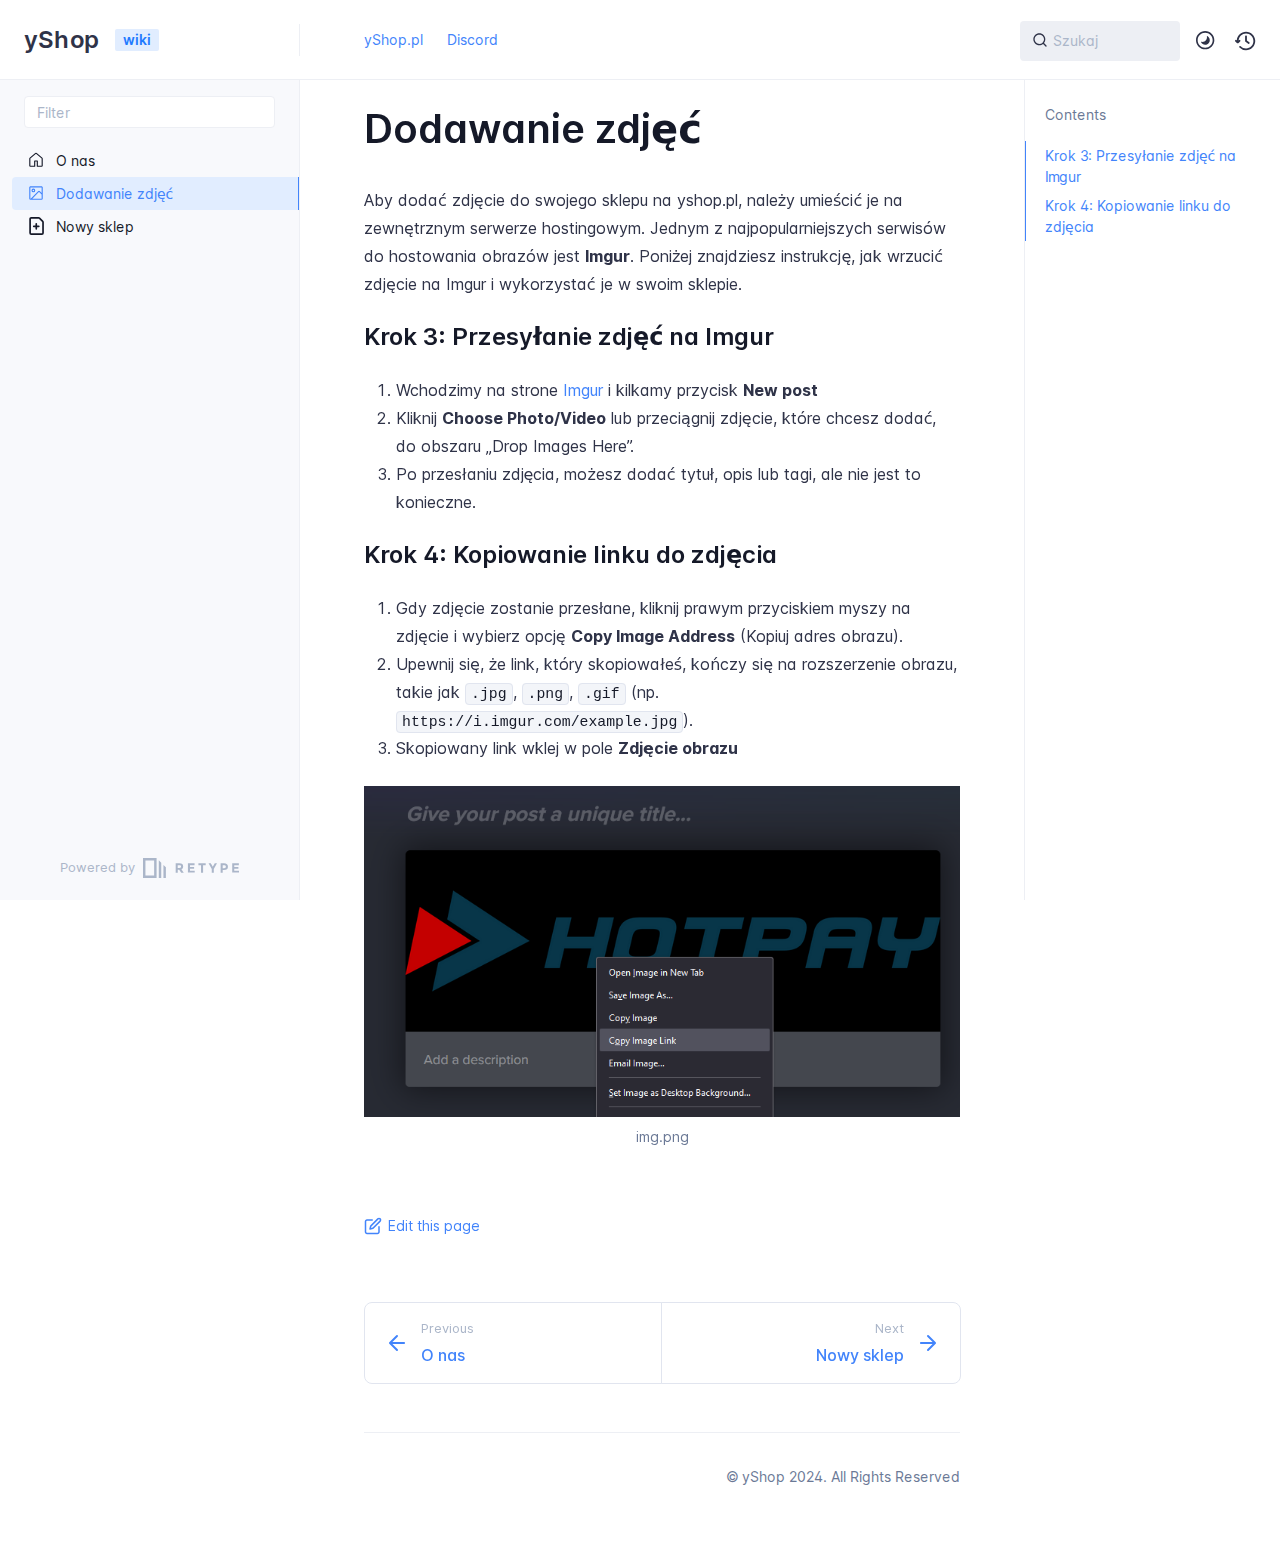
==== dodawanie-zdjęć/index.html @ 5d338999 "Refreshes Retype-generated documentation." ====
<!DOCTYPE html>
<html lang="en" class="h-full">
<head>
    <meta charset="UTF-8">
    <meta name="viewport" content="width=device-width,initial-scale=1">
    <meta name="turbo-cache-control" content="no-cache" data-turbo-track="reload" data-track-token="3.6.0.782227242843">

    <!-- See retype.com -->
    <meta name="generator" content="Retype 3.6.0">

    <!-- Primary Meta Tags -->
    <title>Dodawanie zdjęć</title>
    <meta name="title" content="Dodawanie zdjęć">
    <meta name="description" content="Aby dodać zdjęcie do swojego sklepu na yshop.pl, należy umieścić je na zewnętrznym serwerze hostingowym.">

    <!-- Canonical -->
    <link rel="canonical" href="https://wiki.yshop.pl/dodawanie-zdjęć/">

    <!-- Open Graph / Facebook -->
    <meta property="og:type" content="website">
    <meta property="og:url" content="https://wiki.yshop.pl/dodawanie-zdjęć/">
    <meta property="og:title" content="Dodawanie zdjęć">
    <meta property="og:description" content="Aby dodać zdjęcie do swojego sklepu na yshop.pl, należy umieścić je na zewnętrznym serwerze hostingowym.">

    <!-- Twitter -->
    <meta property="twitter:card" content="summary_large_image">
    <meta property="twitter:url" content="https://wiki.yshop.pl/dodawanie-zdjęć/">
    <meta property="twitter:title" content="Dodawanie zdjęć">
    <meta property="twitter:description" content="Aby dodać zdjęcie do swojego sklepu na yshop.pl, należy umieścić je na zewnętrznym serwerze hostingowym.">

    <script data-cfasync="false">(function () { var el = document.documentElement, m = localStorage.getItem("doc_theme"), wm = window.matchMedia; if (m === "dark" || (!m && wm && wm("(prefers-color-scheme: dark)").matches)) { el.classList.add("dark") } else { el.classList.remove("dark") } })();</script>

    <link href="../resources/css/retype.css?v=3.6.0.782227242843" rel="stylesheet">

    <script data-cfasync="false" src="../resources/js/config.js?v=3.6.0.782227242843" data-turbo-eval="false" defer></script>
    <script data-cfasync="false" src="../resources/js/retype.js?v=3.6.0" data-turbo-eval="false" defer></script>
    <script id="lunr-js" data-cfasync="false" src="../resources/js/lunr.js?v=3.6.0.782227242843" data-turbo-eval="false" defer></script>
</head>
<body>
    <div id="docs-app" class="relative text-base antialiased text-gray-700 bg-white font-body dark:bg-dark-850 dark:text-dark-300">
        <div class="absolute bottom-0 left-0 bg-gray-100 dark:bg-dark-800" style="top: 5rem; right: 50%"></div>
    
        <header id="docs-site-header" class="sticky top-0 z-30 flex w-full h-16 bg-white border-b border-gray-200 md:h-20 dark:bg-dark-850 dark:border-dark-650">
            <div class="container relative flex items-center justify-between pr-6 grow md:justify-start">
                <!-- Mobile menu button skeleton -->
                <button v-cloak class="skeleton docs-mobile-menu-button flex items-center justify-center shrink-0 overflow-hidden dark:text-white focus:outline-none rounded-full w-10 h-10 ml-3.5 md:hidden"><svg xmlns="http://www.w3.org/2000/svg" class="mb-px shrink-0" width="24" height="24" viewBox="0 0 24 24" role="presentation" style="margin-bottom: 0px;"><g fill="currentColor"><path d="M2 4h20v2H2zM2 11h20v2H2zM2 18h20v2H2z"></path></g></svg></button>
                <div v-cloak id="docs-sidebar-toggle"></div>
        
                <!-- Logo -->
                <div class="flex items-center justify-between h-full py-2 md:w-75">
                    <div class="flex items-center px-2 md:px-6">
                        <a id="docs-site-logo" href="../" class="flex items-center leading-snug text-2xl">
                            <span class="dark:text-white font-semibold line-clamp-1 md:line-clamp-2">yShop</span>
                        </a><span class="hidden px-2 py-1 ml-4 text-sm font-semibold leading-none text-root-logo-label-text bg-root-logo-label-bg rounded-sm md:inline-block">wiki</span>
                    </div>
        
                    <span class="hidden h-8 border-r md:inline-block dark:border-dark-650"></span>
                </div>
        
                <div class="flex justify-between md:grow">
                    <!-- Top Nav -->
                    <nav class="hidden md:flex">
                        <ul class="flex flex-col mb-4 md:pl-16 md:mb-0 md:flex-row md:items-center">
                            <li class="mr-6">
                                <a class="py-2 md:mb-0 inline-flex items-center text-sm whitespace-nowrap transition-colors duration-200 ease-linear md:text-blue-500 dark:text-blue-400 hover:text-blue-800 dark:hover:text-blue-200" href="https://yshop.pl">yShop.pl</a>
                            </li>
                            <li class="mr-6">
                                <a class="py-2 md:mb-0 inline-flex items-center text-sm whitespace-nowrap transition-colors duration-200 ease-linear md:text-blue-500 dark:text-blue-400 hover:text-blue-800 dark:hover:text-blue-200" href="https://dc.yshop.pl">Discord</a>
                            </li>
        
                        </ul>
                    </nav>
        
                    <!-- Header Right Skeleton -->
                    <div v-cloak class="flex justify-end grow skeleton">
        
                        <!-- Search input mock -->
                        <div class="relative hidden w-40 lg:block lg:max-w-sm lg:ml-auto">
                            <div class="absolute flex items-center justify-center h-full pl-3 dark:text-dark-300">
                                <svg xmlns="http://www.w3.org/2000/svg" class="icon-base" width="16" height="16" viewBox="0 0 24 24" aria-labelledby="icon" role="presentation" style="margin-bottom: 1px;"><g fill="currentColor" ><path d="M21.71 20.29l-3.68-3.68A8.963 8.963 0 0020 11c0-4.96-4.04-9-9-9s-9 4.04-9 9 4.04 9 9 9c2.12 0 4.07-.74 5.61-1.97l3.68 3.68c.2.19.45.29.71.29s.51-.1.71-.29c.39-.39.39-1.03 0-1.42zM4 11c0-3.86 3.14-7 7-7s7 3.14 7 7c0 1.92-.78 3.66-2.04 4.93-.01.01-.02.01-.02.01-.01.01-.01.01-.01.02A6.98 6.98 0 0111 18c-3.86 0-7-3.14-7-7z" ></path></g></svg>
                            </div>
                            <input class="w-full h-10 placeholder-gray-400 transition-colors duration-200 ease-in bg-gray-200 border border-transparent rounded md:text-sm hover:bg-white hover:border-gray-300 focus:outline-none focus:bg-white focus:border-gray-500 dark:bg-dark-600 dark:border-dark-600 dark:placeholder-dark-400" style="padding: 0.625rem 0.75rem 0.625rem 2rem" type="text" placeholder="Szukaj">
                        </div>
        
                        <!-- Mobile search button -->
                        <div class="flex items-center justify-center w-10 h-10 lg:hidden">
                            <svg xmlns="http://www.w3.org/2000/svg" class="shrink-0 icon-base" width="20" height="20" viewBox="0 0 24 24" aria-labelledby="icon" role="presentation" style="margin-bottom: 0px;"><g fill="currentColor" ><path d="M21.71 20.29l-3.68-3.68A8.963 8.963 0 0020 11c0-4.96-4.04-9-9-9s-9 4.04-9 9 4.04 9 9 9c2.12 0 4.07-.74 5.61-1.97l3.68 3.68c.2.19.45.29.71.29s.51-.1.71-.29c.39-.39.39-1.03 0-1.42zM4 11c0-3.86 3.14-7 7-7s7 3.14 7 7c0 1.92-.78 3.66-2.04 4.93-.01.01-.02.01-.02.01-.01.01-.01.01-.01.02A6.98 6.98 0 0111 18c-3.86 0-7-3.14-7-7z" ></path></g></svg>
                        </div>
        
                        <!-- Dark mode switch placeholder -->
                        <div class="w-10 h-10 lg:ml-2"></div>
        
                        <!-- History button -->
                        <div class="flex items-center justify-center w-10 h-10" style="margin-right: -0.625rem;">
                            <svg xmlns="http://www.w3.org/2000/svg" class="shrink-0 icon-base" width="22" height="22" viewBox="0 0 24 24" aria-labelledby="icon" role="presentation" style="margin-bottom: 0px;"><g fill="currentColor" ><g ><path d="M12.01 6.01c-.55 0-1 .45-1 1V12a1 1 0 00.4.8l3 2.22a.985.985 0 001.39-.2.996.996 0 00-.21-1.4l-2.6-1.92V7.01c.02-.55-.43-1-.98-1z"></path><path d="M12.01 1.91c-5.33 0-9.69 4.16-10.05 9.4l-.29-.26a.997.997 0 10-1.34 1.48l1.97 1.79c.19.17.43.26.67.26s.48-.09.67-.26l1.97-1.79a.997.997 0 10-1.34-1.48l-.31.28c.34-4.14 3.82-7.41 8.05-7.41 4.46 0 8.08 3.63 8.08 8.09s-3.63 8.08-8.08 8.08c-2.18 0-4.22-.85-5.75-2.4a.996.996 0 10-1.42 1.4 10.02 10.02 0 007.17 2.99c5.56 0 10.08-4.52 10.08-10.08.01-5.56-4.52-10.09-10.08-10.09z"></path></g></g></svg>
                        </div>
                    </div>
        
                    <div v-cloak class="flex justify-end grow">
                        <div id="docs-mobile-search-button"></div>
                        <doc-search-desktop></doc-search-desktop>
        
                        <doc-theme-switch class="lg:ml-2"></doc-theme-switch>
                        <doc-history></doc-history>
                    </div>
                </div>
            </div>
        </header>
    
        <div class="container relative flex bg-white">
            <!-- Sidebar Skeleton -->
            <div v-cloak class="fixed flex flex-col shrink-0 duration-300 ease-in-out bg-gray-100 border-gray-200 sidebar top-20 w-75 border-r h-screen md:sticky transition-transform skeleton dark:bg-dark-800 dark:border-dark-650">
            
                <!-- Render this div, if config.showSidebarFilter is `true` -->
                <div class="flex items-center h-16 px-6">
                    <input class="w-full h-8 px-3 py-2 transition-colors duration-200 ease-linear bg-white border border-gray-200 rounded shadow-none text-sm focus:outline-none focus:border-gray-600 dark:bg-dark-600 dark:border-dark-600" type="text" placeholder="Filter">
                </div>
            
                <div class="pl-6 mt-1 mb-4">
                    <div class="w-32 h-3 mb-4 bg-gray-200 rounded-full loading dark:bg-dark-600"></div>
                    <div class="w-48 h-3 mb-4 bg-gray-200 rounded-full loading dark:bg-dark-600"></div>
                    <div class="w-40 h-3 mb-4 bg-gray-200 rounded-full loading dark:bg-dark-600"></div>
                    <div class="w-32 h-3 mb-4 bg-gray-200 rounded-full loading dark:bg-dark-600"></div>
                    <div class="w-48 h-3 mb-4 bg-gray-200 rounded-full loading dark:bg-dark-600"></div>
                    <div class="w-40 h-3 mb-4 bg-gray-200 rounded-full loading dark:bg-dark-600"></div>
                </div>
            
                <div class="shrink-0 mt-auto bg-transparent dark:border-dark-650">
                    <a class="flex items-center justify-center flex-nowrap h-16 text-gray-400 dark:text-dark-400 hover:text-gray-700 dark:hover:text-dark-300 transition-colors duration-150 ease-in docs-powered-by" target="_blank" href="https://retype.com/" rel="noopener">
                        <span class="text-xs whitespace-nowrap">Powered by</span>
                        <svg xmlns="http://www.w3.org/2000/svg" class="ml-2" fill="currentColor" width="96" height="20" overflow="visible"><path d="M0 0v20h13.59V0H0zm11.15 17.54H2.44V2.46h8.71v15.08zM15.8 20h2.44V4.67L15.8 2.22zM20.45 6.89V20h2.44V9.34z"/><g><path d="M40.16 8.44c0 1.49-.59 2.45-1.75 2.88l2.34 3.32h-2.53l-2.04-2.96h-1.43v2.96h-2.06V5.36h3.5c1.43 0 2.46.24 3.07.73s.9 1.27.9 2.35zm-2.48 1.1c.26-.23.38-.59.38-1.09 0-.5-.13-.84-.4-1.03s-.73-.28-1.39-.28h-1.54v2.75h1.5c.72 0 1.2-.12 1.45-.35zM51.56 5.36V7.2h-4.59v1.91h4.13v1.76h-4.13v1.92h4.74v1.83h-6.79V5.36h6.64zM60.09 7.15v7.48h-2.06V7.15h-2.61V5.36h7.28v1.79h-2.61zM70.81 14.64h-2.06v-3.66l-3.19-5.61h2.23l1.99 3.45 1.99-3.45H74l-3.19 5.61v3.66zM83.99 6.19c.65.55.97 1.4.97 2.55s-.33 1.98-1 2.51-1.68.8-3.04.8h-1.23v2.59h-2.06V5.36h3.26c1.42 0 2.45.28 3.1.83zm-1.51 3.65c.25-.28.37-.69.37-1.22s-.16-.92-.48-1.14c-.32-.23-.82-.34-1.5-.34H79.7v3.12h1.38c.68 0 1.15-.14 1.4-.42zM95.85 5.36V7.2h-4.59v1.91h4.13v1.76h-4.13v1.92H96v1.83h-6.79V5.36h6.64z"/></g></svg>
                    </a>
                </div>
            </div>
            
            <!-- Sidebar component -->
            <doc-sidebar v-cloak>
                <template #sidebar-footer>
                    <div class="shrink-0 mt-auto border-t md:bg-transparent md:border-none dark:border-dark-650">
            
                        <div class="py-3 px-6 md:hidden border-b dark:border-dark-650">
                            <nav>
                                <ul class="flex flex-wrap justify-center items-center">
                                    <li class="mr-6">
                                        <a class="block py-1 inline-flex items-center text-sm whitespace-nowrap transition-colors duration-200 ease-linear md:text-blue-500 dark:text-blue-400 hover:text-blue-800 dark:hover:text-blue-200" href="https://yshop.pl">yShop.pl</a>
                                    </li>
                                    <li class="mr-6">
                                        <a class="block py-1 inline-flex items-center text-sm whitespace-nowrap transition-colors duration-200 ease-linear md:text-blue-500 dark:text-blue-400 hover:text-blue-800 dark:hover:text-blue-200" href="https://dc.yshop.pl">Discord</a>
                                    </li>
            
                                </ul>
                            </nav>
                        </div>
            
                        <a class="flex items-center justify-center flex-nowrap h-16 text-gray-400 dark:text-dark-400 hover:text-gray-700 dark:hover:text-dark-300 transition-colors duration-150 ease-in docs-powered-by" target="_blank" href="https://retype.com/" rel="noopener">
                            <span class="text-xs whitespace-nowrap">Powered by</span>
                            <svg xmlns="http://www.w3.org/2000/svg" class="ml-2" fill="currentColor" width="96" height="20" overflow="visible"><path d="M0 0v20h13.59V0H0zm11.15 17.54H2.44V2.46h8.71v15.08zM15.8 20h2.44V4.67L15.8 2.22zM20.45 6.89V20h2.44V9.34z"/><g><path d="M40.16 8.44c0 1.49-.59 2.45-1.75 2.88l2.34 3.32h-2.53l-2.04-2.96h-1.43v2.96h-2.06V5.36h3.5c1.43 0 2.46.24 3.07.73s.9 1.27.9 2.35zm-2.48 1.1c.26-.23.38-.59.38-1.09 0-.5-.13-.84-.4-1.03s-.73-.28-1.39-.28h-1.54v2.75h1.5c.72 0 1.2-.12 1.45-.35zM51.56 5.36V7.2h-4.59v1.91h4.13v1.76h-4.13v1.92h4.74v1.83h-6.79V5.36h6.64zM60.09 7.15v7.48h-2.06V7.15h-2.61V5.36h7.28v1.79h-2.61zM70.81 14.64h-2.06v-3.66l-3.19-5.61h2.23l1.99 3.45 1.99-3.45H74l-3.19 5.61v3.66zM83.99 6.19c.65.55.97 1.4.97 2.55s-.33 1.98-1 2.51-1.68.8-3.04.8h-1.23v2.59h-2.06V5.36h3.26c1.42 0 2.45.28 3.1.83zm-1.51 3.65c.25-.28.37-.69.37-1.22s-.16-.92-.48-1.14c-.32-.23-.82-.34-1.5-.34H79.7v3.12h1.38c.68 0 1.15-.14 1.4-.42zM95.85 5.36V7.2h-4.59v1.91h4.13v1.76h-4.13v1.92H96v1.83h-6.79V5.36h6.64z"/></g></svg>
                        </a>
                    </div>
                </template>
            </doc-sidebar>
    
            <div class="grow min-w-0 dark:bg-dark-850">
                <!-- Render "toolbar" template here on api pages --><!-- Render page content -->
                <div class="flex">
                    <div class="min-w-0 p-4 grow md:px-16">
                        <main class="relative pb-12 lg:pt-2">
                            <div class="docs-markdown" id="docs-content">
                                <!-- Rendered if sidebar right is enabled -->
                                <div id="docs-sidebar-right-toggle"></div>
                                <!-- Page content  -->
<doc-anchor-target id="dodawanie-zdjęć" class="break-words">
    <h1>
        <doc-anchor-trigger class="header-anchor-trigger" to="#dodawanie-zdjęć">#</doc-anchor-trigger>
        <span>Dodawanie zdjęć</span>
    </h1>
</doc-anchor-target>
<p>Aby dodać zdjęcie do swojego sklepu na yshop.pl, należy umieścić je na zewnętrznym serwerze hostingowym. Jednym z najpopularniejszych serwisów do hostowania obrazów jest <strong>Imgur</strong>. Poniżej znajdziesz instrukcję, jak wrzucić zdjęcie na Imgur i wykorzystać je w swoim sklepie.</p>
<doc-anchor-target id="krok-3-przesyłanie-zdjęć-na-imgur">
    <h3>
        <doc-anchor-trigger class="header-anchor-trigger" to="#krok-3-przesyłanie-zdjęć-na-imgur">#</doc-anchor-trigger>
        <span>Krok 3: Przesyłanie zdjęć na Imgur</span>
    </h3>
</doc-anchor-target>
<ol>
<li>Wchodzimy na strone <a href="https://imgur.com">Imgur</a> i kilkamy przycisk <strong>New post</strong></li>
<li>Kliknij <strong>Choose Photo/Video</strong> lub przeciągnij zdjęcie, które chcesz dodać, do obszaru „Drop Images Here”.</li>
<li>Po przesłaniu zdjęcia, możesz dodać tytuł, opis lub tagi, ale nie jest to konieczne.</li>
</ol>
<doc-anchor-target id="krok-4-kopiowanie-linku-do-zdjęcia">
    <h3>
        <doc-anchor-trigger class="header-anchor-trigger" to="#krok-4-kopiowanie-linku-do-zdjęcia">#</doc-anchor-trigger>
        <span>Krok 4: Kopiowanie linku do zdjęcia</span>
    </h3>
</doc-anchor-target>
<ol>
<li>Gdy zdjęcie zostanie przesłane, kliknij prawym przyciskiem myszy na zdjęcie i wybierz opcję <strong>Copy Image Address</strong> (Kopiuj adres obrazu).</li>
<li>Upewnij się, że link, który skopiowałeś, kończy się na rozszerzenie obrazu, takie jak <code v-pre>.jpg</code>, <code v-pre>.png</code>, <code v-pre>.gif</code> (np. <code v-pre>https://i.imgur.com/example.jpg</code>).</li>
<li>Skopiowany link wklej w pole <strong>Zdjęcie obrazu</strong></li>
</ol>
<p><figure class="content-center">
    <img src="img.png" alt="img.png">
    <figcaption class="caption">img.png</figcaption>
</figure>
</p>

                                
                                <!-- Required only on API pages -->
                                <doc-toolbar-member-filter-no-results></doc-toolbar-member-filter-no-results>
                            </div>
                            <footer class="clear-both">
                                <div class="flex flex-wrap items-center justify-between mt-14">
                                    <a class="my-2.5 inline-flex items-center text-sm whitespace-nowrap text-blue-500 dark:text-blue-400 hover:text-blue-700 hover:underline" href="https://github.com/yshop-pl/wiki/edit/main/Dodawanie zdjęć/readme.md" target="_blank" rel="noopener">
                                        <svg class="mr-1.5" xmlns="http://www.w3.org/2000/svg" width="18" height="18" viewBox="0 0 24 24" fill="currentColor" overflow="visible"><path d="M20 12c-.55 0-1 .45-1 1v7c0 .55-.45 1-1 1H4c-.55 0-1-.45-1-1V6c0-.55.45-1 1-1h7c.55 0 1-.45 1-1s-.45-1-1-1H4C2.35 3 1 4.35 1 6v14c0 1.65 1.35 3 3 3h14c1.65 0 3-1.35 3-3v-7c0-.55-.45-1-1-1z" /><path d="M22.21 1.79c-1.18-1.18-3.24-1.18-4.41 0l-9.5 9.5c-.13.13-.22.29-.26.46l-1 4c-.08.34.01.7.26.95.18.2.44.3.7.3.08 0 .16-.01.24-.03l4-1c.18-.04.34-.13.46-.26l9.5-9.5c1.22-1.22 1.22-3.2.01-4.42zm-1.42 3l-9.3 9.3-2.11.53.53-2.11 9.3-9.3c.42-.42 1.16-.42 1.59 0 .43.43.43 1.15-.01 1.58z" /><path fill="none" d="M0 0h24v24H0z" /></svg>
                                        <span>Edit this page</span>
                                    </a>
                                </div>
                            
                                <nav class="flex mt-14">
                                    <div class="w-1/2">
                                        <a class="px-5 py-4 h-full flex items-center break-normal font-medium text-blue-500 dark:text-blue-400 border border-gray-300 hover:border-gray-400 dark:border-dark-650 dark:hover:border-dark-450 rounded-l-lg transition-colors duration-150 relative hover:z-5" href="../">
                                            <svg xmlns="http://www.w3.org/2000/svg" class="mr-3" width="24" height="24" viewBox="0 0 24 24" fill="currentColor" overflow="visible"><path d="M19 11H7.41l5.29-5.29a.996.996 0 10-1.41-1.41l-7 7a1 1 0 000 1.42l7 7a1.024 1.024 0 001.42-.01.996.996 0 000-1.41L7.41 13H19c.55 0 1-.45 1-1s-.45-1-1-1z" /><path fill="none" d="M0 0h24v24H0z" /></svg>
                                            <span>
                                                <span class="block text-xs font-normal text-gray-400 dark:text-dark-400">Previous</span>
                                                <span class="block mt-1">O nas</span>
                                            </span>
                                        </a>
                                    </div>
                            
                                    <div class="w-1/2">
                                        <a class="px-5 py-4 -mx-px h-full flex items-center justify-end break-normal font-medium text-blue-500 dark:text-blue-400 border border-gray-300 hover:border-gray-400 dark:border-dark-650 dark:hover:border-dark-450 rounded-r-lg transition-colors duration-150 relative hover:z-5" href="../nowy-sklep/">
                                            <span>
                                                <span class="block text-xs font-normal text-right text-gray-400 dark:text-dark-400">Next</span>
                                                <span class="block mt-1">Nowy sklep</span>
                                            </span>
                                            <svg xmlns="http://www.w3.org/2000/svg" class="ml-3" width="24" height="24" viewBox="0 0 24 24" fill="currentColor" overflow="visible"><path d="M19.92 12.38a1 1 0 00-.22-1.09l-7-7a.996.996 0 10-1.41 1.41l5.3 5.3H5c-.55 0-1 .45-1 1s.45 1 1 1h11.59l-5.29 5.29a.996.996 0 000 1.41c.19.2.44.3.7.3s.51-.1.71-.29l7-7c.09-.09.16-.21.21-.33z" /><path fill="none" d="M0 0h24v24H0z" /></svg>
                                        </a>
                                    </div>
                                </nav>
                            </footer>
                        </main>
                
                        <div class="border-t dark:border-dark-650 pt-6 mb-8">
                            <footer class="flex flex-wrap items-center justify-between">
                                <div>
                                    <ul class="flex flex-wrap items-center text-sm">
                                    </ul>
                                </div>
                                <div class="docs-copyright py-2 text-gray-500 dark:text-dark-350 text-sm leading-relaxed"><p>© yShop 2024. All Rights Reserved</p></div>
                            </footer>
                        </div>
                    </div>
                
                    <!-- Rendered if sidebar right is enabled -->
                    <!-- Sidebar right skeleton-->
                    <div v-cloak class="fixed top-0 bottom-0 right-0 translate-x-full bg-white border-gray-200 lg:sticky lg:border-l lg:shrink-0 lg:pt-6 lg:transform-none sm:w-1/2 lg:w-64 lg:z-0 md:w-104 sidebar-right skeleton dark:bg-dark-850 dark:border-dark-650">
                        <div class="pl-5">
                            <div class="w-32 h-3 mb-4 bg-gray-200 dark:bg-dark-600 rounded-full loading"></div>
                            <div class="w-48 h-3 mb-4 bg-gray-200 dark:bg-dark-600 rounded-full loading"></div>
                            <div class="w-40 h-3 mb-4 bg-gray-200 dark:bg-dark-600 rounded-full loading"></div>
                        </div>
                    </div>
                
                    <!-- User should be able to hide sidebar right -->
                    <doc-sidebar-right v-cloak></doc-sidebar-right>
                </div>

            </div>
        </div>
    
        <doc-search-mobile></doc-search-mobile>
        <doc-back-to-top></doc-back-to-top>
    </div>


    <div id="docs-overlay-target"></div>

    <script data-cfasync="false">window.__DOCS__ = { "title": "Dodawanie zdjęć", level: 1, icon: "file", hasPrism: false, hasMermaid: false, hasMath: false, tocDepth: 23 }</script>
</body>
</html>
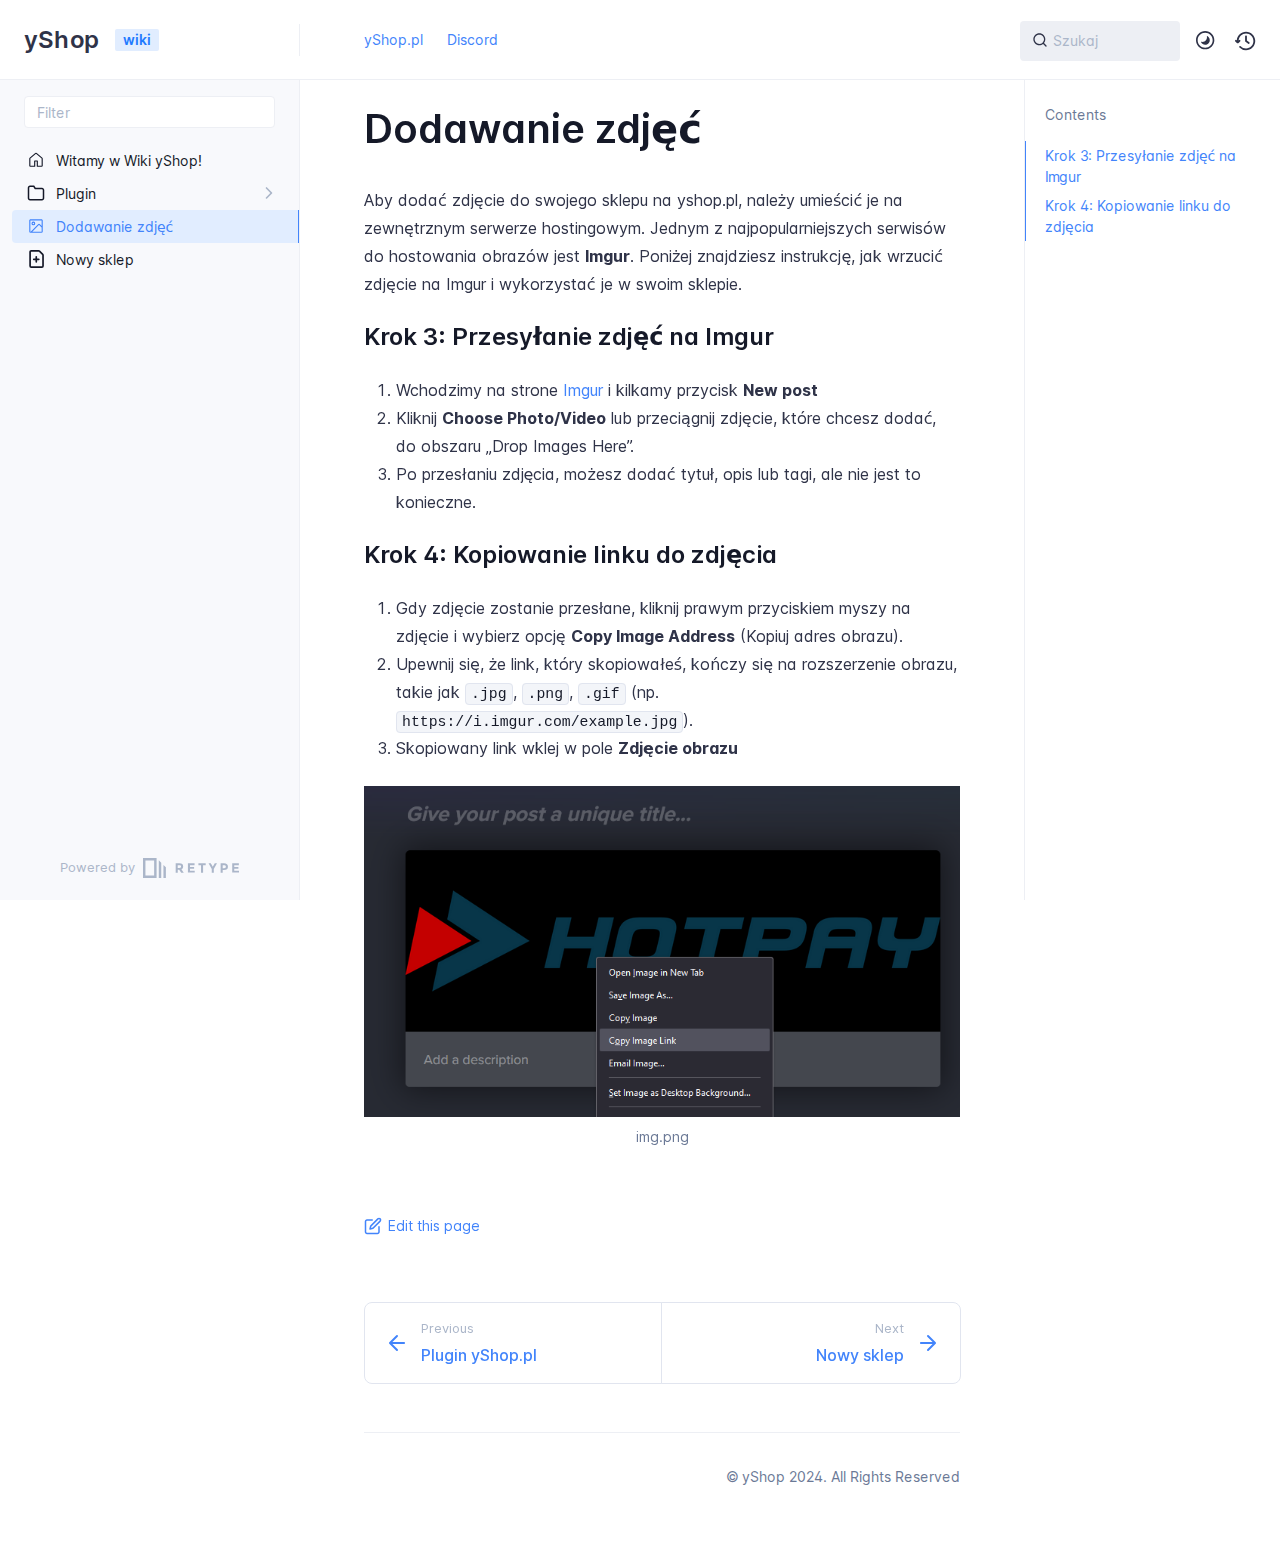
==== commit 9b6dedc1: "Refreshes Retype-generated documentation." ====
--- a/dodawanie-zdjęć/index.html
+++ b/dodawanie-zdjęć/index.html
@@ -3,7 +3,7 @@
 <head>
     <meta charset="UTF-8">
     <meta name="viewport" content="width=device-width,initial-scale=1">
-    <meta name="turbo-cache-control" content="no-cache" data-turbo-track="reload" data-track-token="3.6.0.782227242843">
+    <meta name="turbo-cache-control" content="no-cache" data-turbo-track="reload" data-track-token="3.6.0.783534805813">
 
     <!-- See retype.com -->
     <meta name="generator" content="Retype 3.6.0">
@@ -30,11 +30,11 @@
 
     <script data-cfasync="false">(function () { var el = document.documentElement, m = localStorage.getItem("doc_theme"), wm = window.matchMedia; if (m === "dark" || (!m && wm && wm("(prefers-color-scheme: dark)").matches)) { el.classList.add("dark") } else { el.classList.remove("dark") } })();</script>
 
-    <link href="../resources/css/retype.css?v=3.6.0.782227242843" rel="stylesheet">
-
-    <script data-cfasync="false" src="../resources/js/config.js?v=3.6.0.782227242843" data-turbo-eval="false" defer></script>
+    <link href="../resources/css/retype.css?v=3.6.0.783534805813" rel="stylesheet">
+
+    <script data-cfasync="false" src="../resources/js/config.js?v=3.6.0.783534805813" data-turbo-eval="false" defer></script>
     <script data-cfasync="false" src="../resources/js/retype.js?v=3.6.0" data-turbo-eval="false" defer></script>
-    <script id="lunr-js" data-cfasync="false" src="../resources/js/lunr.js?v=3.6.0.782227242843" data-turbo-eval="false" defer></script>
+    <script id="lunr-js" data-cfasync="false" src="../resources/js/lunr.js?v=3.6.0.783534805813" data-turbo-eval="false" defer></script>
 </head>
 <body>
     <div id="docs-app" class="relative text-base antialiased text-gray-700 bg-white font-body dark:bg-dark-850 dark:text-dark-300">
@@ -218,11 +218,11 @@
                             
                                 <nav class="flex mt-14">
                                     <div class="w-1/2">
-                                        <a class="px-5 py-4 h-full flex items-center break-normal font-medium text-blue-500 dark:text-blue-400 border border-gray-300 hover:border-gray-400 dark:border-dark-650 dark:hover:border-dark-450 rounded-l-lg transition-colors duration-150 relative hover:z-5" href="../">
+                                        <a class="px-5 py-4 h-full flex items-center break-normal font-medium text-blue-500 dark:text-blue-400 border border-gray-300 hover:border-gray-400 dark:border-dark-650 dark:hover:border-dark-450 rounded-l-lg transition-colors duration-150 relative hover:z-5" href="../plugin/instalacja-pluginu/">
                                             <svg xmlns="http://www.w3.org/2000/svg" class="mr-3" width="24" height="24" viewBox="0 0 24 24" fill="currentColor" overflow="visible"><path d="M19 11H7.41l5.29-5.29a.996.996 0 10-1.41-1.41l-7 7a1 1 0 000 1.42l7 7a1.024 1.024 0 001.42-.01.996.996 0 000-1.41L7.41 13H19c.55 0 1-.45 1-1s-.45-1-1-1z" /><path fill="none" d="M0 0h24v24H0z" /></svg>
                                             <span>
                                                 <span class="block text-xs font-normal text-gray-400 dark:text-dark-400">Previous</span>
-                                                <span class="block mt-1">O nas</span>
+                                                <span class="block mt-1">Plugin y​Shop.​pl</span>
                                             </span>
                                         </a>
                                     </div>
